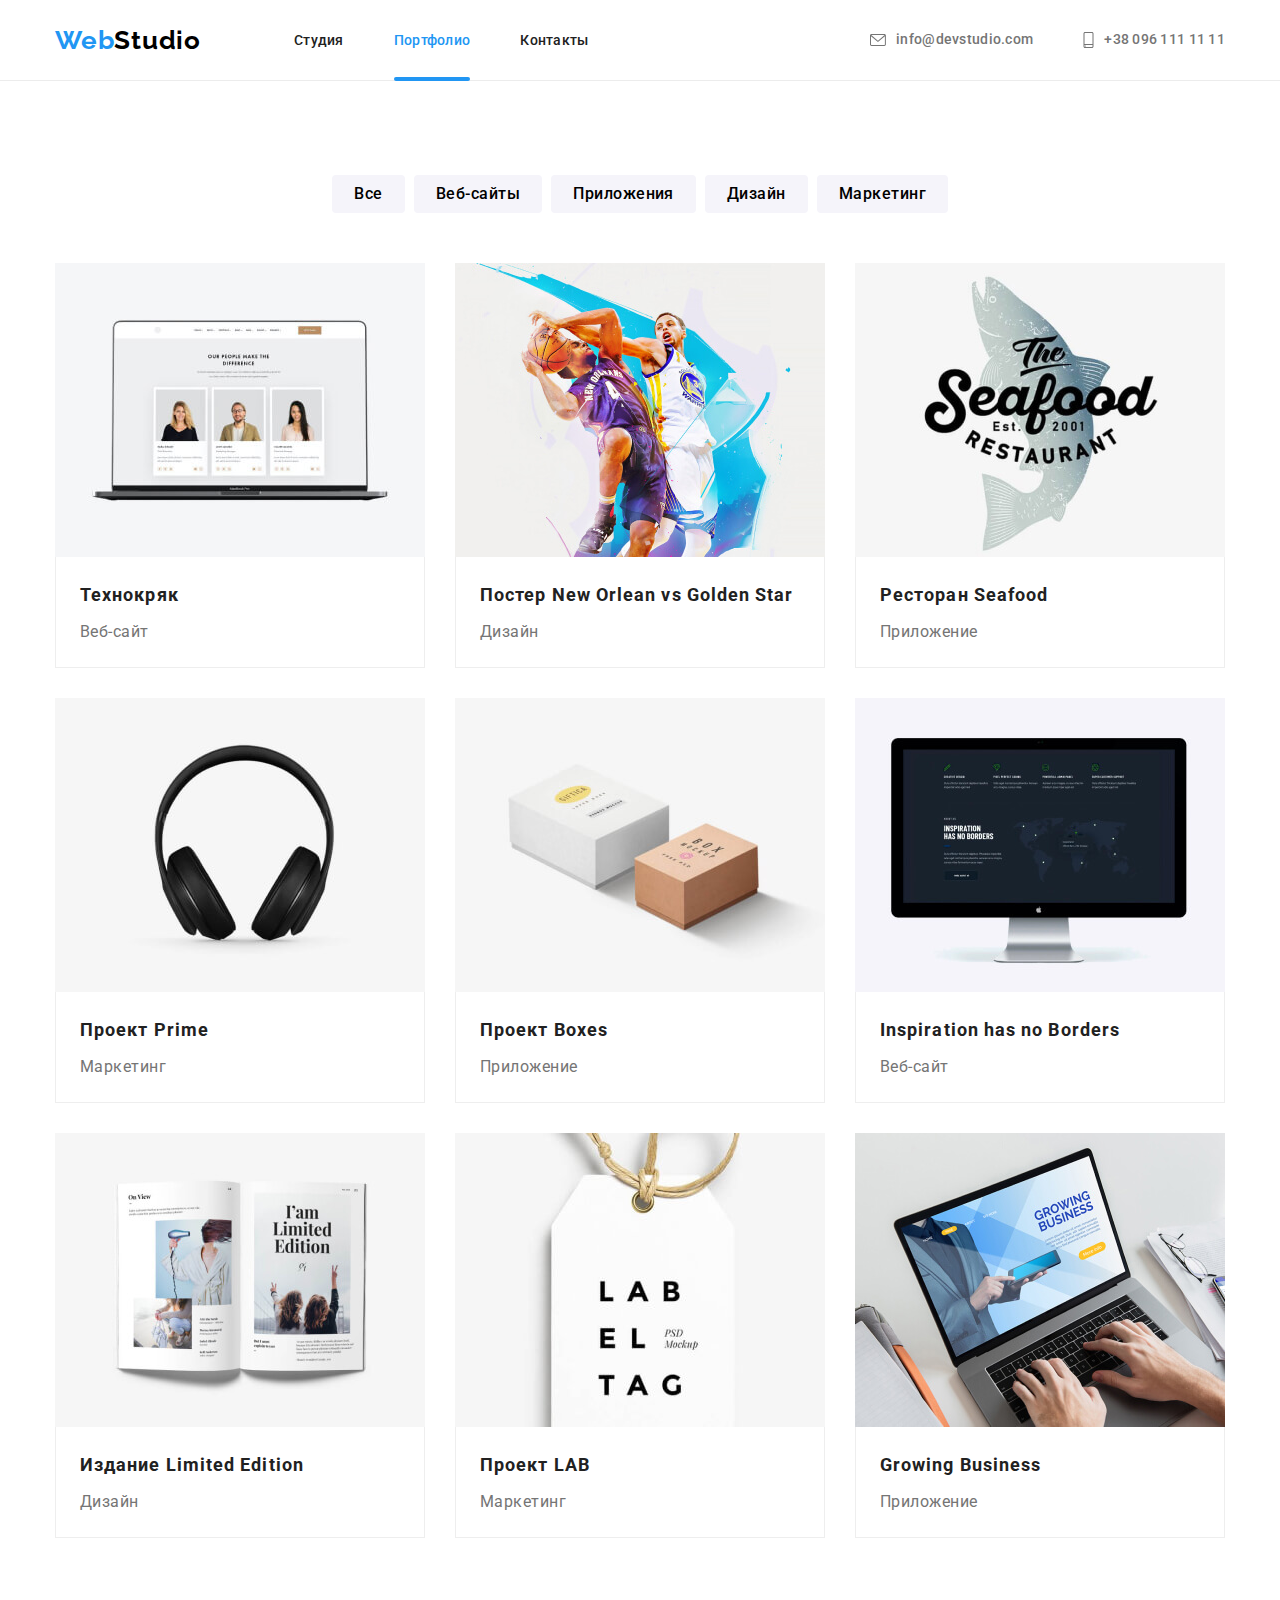
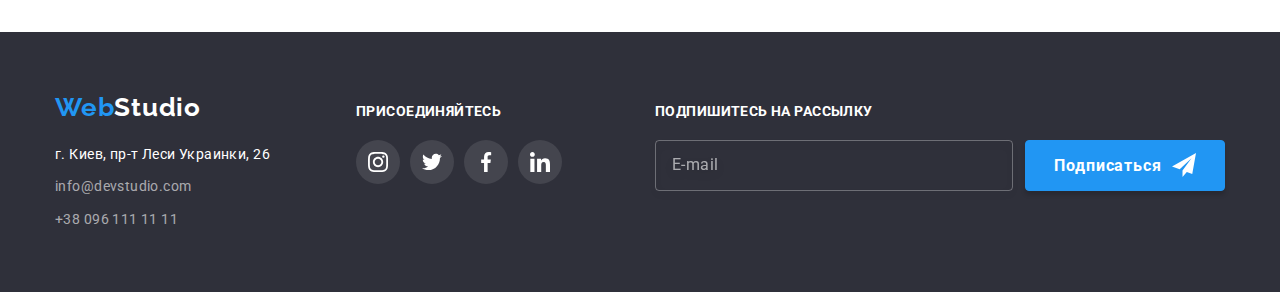
==== portfolio.html @ a010062b "from hw-7" ====
<!DOCTYPE html>
<html lang="ru">
<head>
    <meta charset="UTF-8">
    <meta name="viewport" content="width=device-width, initial-scale=1.0">
    <link rel="preconnect" href="https://fonts.gstatic.com"> 
    <link href="https://fonts.googleapis.com/css2?family=Raleway:wght@700&family=Roboto:wght@400;500;700;900&display=swap" rel="stylesheet">    
    <link rel="stylesheet" href="https://cdn.jsdelivr.net/npm/modern-normalize@1.0.0/modern-normalize.css">
    <link rel="stylesheet" href="./css/portfolio.min.css">
    <title>WebStudio-portfolio</title>
</head>
<body>
    <header class="header">
        <div class="container">
        <nav class="site-nav">
            <a class="logo" href="./index.html"><span class="logo--accent">Web</span>Studio</a>
            <ul class="site-nav__list">
                <li class="site-nav__item"> <a class="site-nav__link" href="./index.html">Студия</a></li>
                <li class="site-nav__item"> <a class="site-nav__link current" href="./portfolio.html">Портфолио</a></li>
                <li class="site-nav__item"> <a class="site-nav__link" href="./index.html#team">Контакты</a></li>
            </ul>
        </nav>    
        <ul class="contacts">
            <li class="contacts__item">
                <a class="contacts__link" href="mailto:info@devstudio.com">
                    <svg class="contacts__icon" width="16px" height="12px">
                         <use href="./images/sprite.svg#envelope"></use>
                    </svg>
                    info@devstudio.com
                </a>
            </li>
            <li class="contacts__item">
                <a class="contacts__link" href="tel:+380961111111">
                    <svg class="contacts__icon" width="11px" height="16px">
                        <use href="./images/sprite.svg#smartphone"></use>
                    </svg>
                    +38 096 111 11 11
                </a>
            </li>
        </ul>
        </div>
    </header>
    <main>
      <section class="section">
          <div class="container">
          <h1 class="visually-hidden">Портфолио</h1>
          <!-- portfolio__filter -->
          <ul class="portfolio__filter">
              <li class="portfolio-filter__item">
                  <button class="portfolio-filter__btn" type="button">Все</button></li>
              <li class="portfolio-filter__item">
                  <button class="portfolio-filter__btn" type="button">Веб-сайты</button></li>
              <li class="portfolio-filter__item">
                  <button class="portfolio-filter__btn" type="button">Приложения</button></li>
              <li class="portfolio-filter__item">
                  <button class="portfolio-filter__btn" type="button">Дизайн</button></li>
              <li class="portfolio-filter__item">
                  <button class="portfolio-filter__btn" type="button">Маркетинг</button></li> 
          </ul>
          <!-- examples -->
         <ul class="portfolio__projects">
             <li class="portfolio-projects__item" >
                 <a class="portfolio-projects__link" href="">
                     <div class="thumb">
                        <p class="overlay">Технокряк это современная площадка распространения коронавируса. Компании используют эту платформу для цифрового шпионажа и атак на защищённые сервера конкурентов.</p>
                        <img class="portfolio-projects__image" src="./images/img-project-1.jpg" alt="вебсайт технокряк" width="370" height="294">
                    </div>
                     <div class="cards-wrapper">
                        <h2 class="portfolio-projects__title">Технокряк</h2>
                        <p class="portfolio-projects__description">Веб-сайт</p>
                    </div>
                </a>
             </li>
             <li class="portfolio-projects__item" >
                 <a class="portfolio-projects__link" href="">
                    <div class="thumb">
                        <p class="overlay">Технокряк это современная площадка распространения коронавируса. Компании используют эту платформу для цифрового шпионажа и атак на защищённые сервера конкурентов.</p>
                        <img class="portfolio-projects__image" src="./images/img-project-2.jpg" alt="дизайн постера" width="370" height="294">
                    </div>
                     <div class="cards-wrapper">
                        <h2 class="portfolio-projects__title">Постер New Orlean vs Golden Star</h2>
                        <p class="portfolio-projects__description">Дизайн</p>
                    </div>
                </a>
             </li>
             <li class="portfolio-projects__item" >
                 <a class="portfolio-projects__link" href="">
                    <div class="thumb">
                        <p class="overlay">Технокряк это современная площадка распространения коронавируса. Компании используют эту платформу для цифрового шпионажа и атак на защищённые сервера конкурентов.</p>
                        <img class="portfolio-projects__image" src="./images/img-project-3.jpg" alt="приложение для ресторана" width="370" height="294">
                    </div>
                     <div class="cards-wrapper">
                        <h2 class="portfolio-projects__title">Ресторан Seafood</h2>
                        <p class="portfolio-projects__description">Приложение</p>
                    </div>
                 </a>
             </li>
             <li class="portfolio-projects__item" >
                 <a class="portfolio-projects__link" href="">
                    <div class="thumb">
                        <p class="overlay">Технокряк это современная площадка распространения коронавируса. Компании используют эту платформу для цифрового шпионажа и атак на защищённые сервера конкурентов.</p>
                        <img class="portfolio-projects__image" src="./images/img-project-4.jpg" alt="проект прайм" width="370" height="294">
                    </div>
                     <div class="cards-wrapper">
                        <h2 class="portfolio-projects__title">Проект Prime</h2>
                        <p class="portfolio-projects__description">Маркетинг</p>
                    </div>
                </a>
             </li>
             <li class="portfolio-projects__item" >
                 <a class="portfolio-projects__link" href="">
                    <div class="thumb">
                        <p class="overlay">Технокряк это современная площадка распространения коронавируса. Компании используют эту платформу для цифрового шпионажа и атак на защищённые сервера конкурентов.</p>
                        <img class="portfolio-projects__image" src="./images/img-project-5.jpg" alt="приложение боксы" width="370" height="294">
                    </div>
                    <div class="cards-wrapper">
                        <h2 class="portfolio-projects__title">Проект Boxes</h2>
                        <p class="portfolio-projects__description">Приложение</p>
                     </div>
                </a>
             </li>
             <li class="portfolio-projects__item" >
                 <a class="portfolio-projects__link" href="">
                    <div class="thumb">
                        <p class="overlay">Технокряк это современная площадка распространения коронавируса. Компании используют эту платформу для цифрового шпионажа и атак на защищённые сервера конкурентов.</p>
                        <img class="portfolio-projects__image" src="./images/img-project-6.jpg" alt="вебсайт про вдохновение" width="370" height="294">
                    </div>
                     <div class="cards-wrapper">
                        <h2 class="portfolio-projects__title">Inspiration has no Borders</h2>
                        <p class="portfolio-projects__description">Веб-сайт</p>
                    </div>
                </a>
             </li>
             <li class="portfolio-projects__item" >
                 <a class="portfolio-projects__link" href="">
                    <div class="thumb">
                        <p class="overlay">Технокряк это современная площадка распространения коронавируса. Компании используют эту платформу для цифрового шпионажа и атак на защищённые сервера конкурентов.</p>
                        <img class="portfolio-projects__image" src="./images/img-project-7.jpg" alt="дизайн издания" width="370" height="294">
                    </div>
                     <div class="cards-wrapper">
                        <h2 class="portfolio-projects__title">Издание Limited Edition</h2>
                        <p class="portfolio-projects__description">Дизайн</p>
                    </div>
                </a>
             </li>
             <li class="portfolio-projects__item" >
                 <a class="portfolio-projects__link" href="">
                    <div class="thumb">
                        <p class="overlay">Технокряк это современная площадка распространения коронавируса. Компании используют эту платформу для цифрового шпионажа и атак на защищённые сервера конкурентов.</p>
                        <img class="portfolio-projects__image" src="./images/img-project-8.jpg" alt="проект лаб" width="370" height="294">
                    </div>
                     <div class="cards-wrapper">
                        <h2 class="portfolio-projects__title">Проект LAB</h2>
                        <p class="portfolio-projects__description">Маркетинг</p>
                    </div>
                    </a>
             </li>
             <li class="portfolio-projects__item" >
                 <a class="portfolio-projects__link" href="">
                    <div class="thumb">
                        <p class="overlay">Технокряк это современная площадка распространения коронавируса. Компании используют эту платформу для цифрового шпионажа и атак на защищённые сервера конкурентов.</p>
                        <img class="portfolio-projects__image" src="./images/img-project-9.jpg" alt="приложение для развития бизнеса" width="370" height="294">
                    </div>
                     <div class="cards-wrapper">
                        <h2 class="portfolio-projects__title">Growing Business</h2>
                        <p class="portfolio-projects__description">Приложение</p>
                    </div>
                 </a>
             </li>
         </ul>
        </div>
      </section> 
    </main>
    <footer class="footer">
        <!-- contacts -->
        <div class="container">
            <div class="footer__wrap">
            <a class="logo" href="./index.html" ><span class="logo--accent">Web</span><span class="logo--inverse">Studio</span></a>
            <address>
                <ul class="footer-address__list">
                    <li class="footer-address__item">
                        <a class="footer-address__link map" href="https://goo.gl/maps/psRtu3tgyUnC2bHMA" target="_blank"> г. Киев, пр-т Леси Украинки, 26 </a>
                    </li>
                    <li class="footer-address__item">
                        <a class="footer-address__link" href="mailto:info@devstudio.com">info@devstudio.com</a>
                    </li>
                    <li class="footer-address__item">
                        <a class="footer-address__link" href="tel:+380961111111">+38 096 111 11 11</a>
                    </li>
                </ul>
            </address>
            </div>
            <div class="footer__social">
                <p class="footer-social__title">присоединяйтесь</p>
                <ul class="footer-social__list">
                    <li class="footer-social__item">
                        <a class="footer-social__link" href="https://www.instagram.com/" target="_blank">
                            <svg class="footer-social__logo" width="20px" height="20px">
                                <use href="./images/sprite.svg#instagram"></use>
                            </svg>
                        </a>
                    </li>
                    <li class="footer-social__item">
                        <a class="footer-social__link" href="https://twitter.com/" target="_blank">
                            <svg class="footer-social__logo" width="20px" height="20px">
                                <use href="./images/sprite.svg#twitter"></use>
                            </svg>
                        </a>
                    </li>
                    <li class="footer-social__item">
                        <a class="footer-social__link" href="https://www.facebook.com" target="_blank">
                            <svg class="footer-social__logo" width="20px" height="20px">
                                <use href="./images/sprite.svg#facebook"></use>
                            </svg>
                        </a>
                    </li>
                    <li class="footer-social__item">
                        <a class="footer-social__link" href="https://www.linkedin.com" target="_blank">
                            <svg class="footer-social__logo" width="20px" height="20px">
                                <use href="./images/sprite.svg#linkedin"></use>
                            </svg>
                        </a>
                    </li>
                </ul>
            </div>
             <!-- subscription -->
             <form class="subscription">
                <b class="subscription__title">Подпишитесь на рассылку</b>
                <div class="subscription__wrap">
                    <label for="subs-email"></label>
                    <input class="subscription__input" id="subs-email" name="subs-email" type="email" placeholder="E-mail"
                        autocomplete="email">
                    <button class="main__btn" type="submit">Подписаться
                        <svg class="subscription-btn__icon" width="24px" height="24px">
                            <use href="./images/sprite.svg#icon-send"></use>
                        </svg>
                    </button>
                </div>
            </form>
        </div>
    </footer>
</body>
</html>
---- css/portfolio.min.css ----
:root{--primary-text-color: #212121;--secondary-text-color: #757575;--accent-text-color: #2196f3;--reserve-text-color: #ffffff;--primary-font-family: 'Roboto', sans-serif;--secondary-font-family: 'Raleway', sans-serif;--card-set-gap: 30px;--timing-fn: 250ms cubic-bezier(0.4, 0, 0.2, 1)}.visually-hidden{position:absolute;width:1px;height:1px;margin:-1px;border:0;padding:0;white-space:nowrap;-webkit-clip-path:inset(100%);clip-path:inset(100%);clip:rect(0 0 0 0);overflow:hidden}html{-webkit-box-sizing:border-box;box-sizing:border-box}*,*::before,*::after{-webkit-box-sizing:inherit;box-sizing:inherit}body{font-family:var(--primary-font-family)}ul{list-style:none;padding:0;margin:0}h1,h2,h3,h4,h5,h6,p{margin:0}a{text-decoration:none}address{font-style:normal}img{display:block;max-width:100%;height:auto}textarea{resize:none}.container{width:1200px;padding:0 15px;margin:0 auto}.section{padding-top:94px;padding-bottom:94px}.logo{font-family:var(--secondary-font-family);color:#000000;font-weight:700;font-size:26px;line-height:1.19;letter-spacing:0.03em}.logo--accent{color:var(--accent-text-color)}.logo--inverse{color:var(--reserve-text-color)}.main__btn{display:-webkit-box;display:-ms-flexbox;display:flex;-webkit-box-pack:center;-ms-flex-pack:center;justify-content:center;-webkit-box-align:center;-ms-flex-align:center;align-items:center;margin:0 auto;padding:10px 0;min-width:200px;min-height:50px;border-radius:4px;border:1px solid var(--accent-text-color);cursor:pointer;font-weight:700;font-size:16px;line-height:1.87;letter-spacing:0.06em;color:var(--reserve-text-color);background-color:var(--accent-text-color);-webkit-box-shadow:0px 4px 4px rgba(0,0,0,0.15);box-shadow:0px 4px 4px rgba(0,0,0,0.15)}.modal__btn-close{position:absolute;top:8px;right:8px;display:-webkit-box;display:-ms-flexbox;display:flex;-webkit-box-pack:center;-ms-flex-pack:center;justify-content:center;-webkit-box-align:center;-ms-flex-align:center;align-items:center;cursor:pointer;width:30px;height:30px;border:1px solid rgba(0,0,0,0.1);border-radius:50%;background:#ffffff;fill:212121;-webkit-transition:fill var(--timing-fn);transition:fill var(--timing-fn)}.modal__btn-close:hover,.modal__btn-close:focus{fill:var(--accent-text-color)}.header{border-bottom:1px solid #ececec}.header .container{display:-webkit-box;display:-ms-flexbox;display:flex;-webkit-box-align:center;-ms-flex-align:center;align-items:center}.site-nav{display:-webkit-box;display:-ms-flexbox;display:flex;-webkit-box-align:center;-ms-flex-align:center;align-items:center}.site-nav__list{display:-webkit-box;display:-ms-flexbox;display:flex;-webkit-box-align:center;-ms-flex-align:center;align-items:center;margin-left:93px}.site-nav__item:not(:last-child),.contacts__item:not(:last-child){margin-right:50px}.contacts{display:-webkit-box;display:-ms-flexbox;display:flex;-webkit-box-align:center;-ms-flex-align:center;align-items:center;margin-left:auto}.site-nav__link{color:var(--primary-text-color)}.site-nav__link,.contacts__link{position:relative;padding-top:32px;padding-bottom:32px;font-weight:500;font-size:14px;line-height:1.14;letter-spacing:0.02em;-webkit-transition:color var(--timing-fn);transition:color var(--timing-fn)}.site-nav__link:hover,.site-nav__link:focus,.contacts__link:hover,.contacts__link:focus{color:var(--accent-text-color)}.current{color:var(--accent-text-color)}.current::after{content:'';position:absolute;left:0;bottom:0;display:block;width:100%;height:4px;background-color:var(--accent-text-color);border-radius:2px;-webkit-transform:translateY(25%);transform:translateY(25%)}.contacts__link{display:-webkit-box;display:-ms-flexbox;display:flex;-webkit-box-align:center;-ms-flex-align:center;align-items:center;color:var(--secondary-text-color)}.contacts__item{display:-webkit-box;display:-ms-flexbox;display:flex;-webkit-box-align:center;-ms-flex-align:center;align-items:center}.contacts__icon{margin-right:10px;fill:currentColor}.footer{padding-top:60px;padding-bottom:60px;background:#2f303a}.footer .container{display:-webkit-box;display:-ms-flexbox;display:flex;-webkit-box-pack:start;-ms-flex-pack:start;justify-content:start;-webkit-box-align:baseline;-ms-flex-align:baseline;align-items:baseline}.footer__wrap{width:231px}.footer-address__list{margin-top:20px}.footer-address__item:not(:last-child){margin-bottom:9px}.footer-address__link{font-size:14px;line-height:1.71;letter-spacing:0.03em;color:rgba(255,255,255,0.6)}.footer-address__link.map{color:var(--reserve-text-color)}.footer__social{margin-left:70px}.footer-social__title,.subscription__title{display:inline-block;margin-bottom:20px;font-weight:700;font-size:14px;line-height:1.14;letter-spacing:0.03em;text-transform:uppercase;color:var(--reserve-text-color)}.footer-social__list{display:-webkit-box;display:-ms-flexbox;display:flex;-webkit-box-pack:justify;-ms-flex-pack:justify;justify-content:space-between;width:206px}.footer-social__link{display:-webkit-box;display:-ms-flexbox;display:flex;-webkit-box-pack:center;-ms-flex-pack:center;justify-content:center;-webkit-box-align:center;-ms-flex-align:center;align-items:center;width:44px;height:44px;border-radius:50%;background-color:rgba(255,255,255,0.1);color:var(--reserve-text-color);-webkit-transition:background-color var(--timing-fn);transition:background-color var(--timing-fn)}.footer-social__link:hover,.footer-social__link:focus{background-color:var(--accent-text-color)}.footer-social__logo{fill:currentColor}.subscription{display:block;margin-left:93px;width:570px}.subscription-btn__icon{margin-left:10px;fill:currentColor}.subscription__wrap{display:-webkit-box;display:-ms-flexbox;display:flex}.subscription__input{margin-right:12px;padding:15px 16px;min-width:358px;min-height:50px;border:1px solid rgba(255,255,255,0.3);-webkit-filter:drop-shadow(0px 4px 4px rgba(0,0,0,0.15));filter:drop-shadow(0px 4px 4px rgba(0,0,0,0.15));border-radius:4px;background-color:transparent;color:#ffffff;-webkit-transition:outline var(--timing-fn);transition:outline var(--timing-fn)}.subscription__input:focus{outline:1px solid var(--accent-text-color)}.subscription__input::-webkit-input-placeholder{font-size:16px;line-height:1.25;letter-spacing:0.03em;color:rgba(255,255,255,0.6)}.subscription__input:-ms-input-placeholder{font-size:16px;line-height:1.25;letter-spacing:0.03em;color:rgba(255,255,255,0.6)}.subscription__input::-ms-input-placeholder{font-size:16px;line-height:1.25;letter-spacing:0.03em;color:rgba(255,255,255,0.6)}.subscription__input::placeholder{font-size:16px;line-height:1.25;letter-spacing:0.03em;color:rgba(255,255,255,0.6)}.portfolio__filter{display:-webkit-box;display:-ms-flexbox;display:flex;-webkit-box-pack:center;-ms-flex-pack:center;justify-content:center;margin-bottom:50px}.portfolio-filter__item:not(:last-child){margin-right:9px}.portfolio-filter__btn{min-width:73px;padding:6px 22px;border:none;cursor:pointer;background:#f5f4fa;border-radius:4px;font-family:var(--primary-font-family);font-weight:500;font-size:16px;line-height:1.62;text-align:center;letter-spacing:0.03em;outline:none}.portfolio-filter__btn:hover,.portfolio-filter__btn:focus{background-color:var(--accent-text-color);color:var(--reserve-text-color);-webkit-box-shadow:0px 3px 1px rgba(0,0,0,0.1),0px 1px 2px rgba(0,0,0,0.08),0px 2px 2px rgba(0,0,0,0.12);box-shadow:0px 3px 1px rgba(0,0,0,0.1),0px 1px 2px rgba(0,0,0,0.08),0px 2px 2px rgba(0,0,0,0.12)}.portfolio__projects{display:-webkit-box;display:-ms-flexbox;display:flex;-ms-flex-wrap:wrap;flex-wrap:wrap;margin-left:calc(-1 * var(--card-set-gap));margin-top:calc(-1 * var(--card-set-gap))}.portfolio-projects__item{-ms-flex-preferred-size:calc(100% / 3 - var(--card-set-gap));flex-basis:calc(100% / 3 - var(--card-set-gap));margin-left:var(--card-set-gap);margin-top:var(--card-set-gap)}.portfolio-projects__link{display:block;outline:none;-webkit-transition:-webkit-box-shadow var(--timing-fn);transition:-webkit-box-shadow var(--timing-fn);transition:box-shadow var(--timing-fn);transition:box-shadow var(--timing-fn), -webkit-box-shadow var(--timing-fn)}.portfolio-projects__link:hover,.portfolio-projects__link:focus{-webkit-box-shadow:0px 1px 1px rgba(0,0,0,0.12),0px 4px 4px rgba(0,0,0,0.06),1px 4px 6px rgba(0,0,0,0.16);box-shadow:0px 1px 1px rgba(0,0,0,0.12),0px 4px 4px rgba(0,0,0,0.06),1px 4px 6px rgba(0,0,0,0.16)}.portfolio-projects__title{margin-bottom:4px;font-weight:700;font-size:18px;line-height:2;letter-spacing:0.06em;color:var(--primary-text-color)}.portfolio-projects__description{font-size:16px;line-height:1.87;letter-spacing:0.03em;color:var(--secondary-text-color)}.cards-wrapper{padding:20px 24px;border-right:1px solid #eeeeee;border-bottom:1px solid #eeeeee;border-left:1px solid #eeeeee}.thumb{position:relative;overflow:hidden}.overlay{position:absolute;left:0;bottom:0;padding:63px 24px;width:100%;height:100%;background-color:rgba(33,150,243,0.9);color:var(--reserve-text-color);font-size:18px;line-height:1.56;letter-spacing:0.03em;-webkit-transform:translateY(100%);transform:translateY(100%);-webkit-transition:all var(--timing-fn);transition:all var(--timing-fn)}.portfolio-projects__link:hover .overlay,.portfolio-projects__link:focus .overlay{-webkit-transform:translateY(0);transform:translateY(0)}
/*# sourceMappingURL=portfolio.min.css.map */
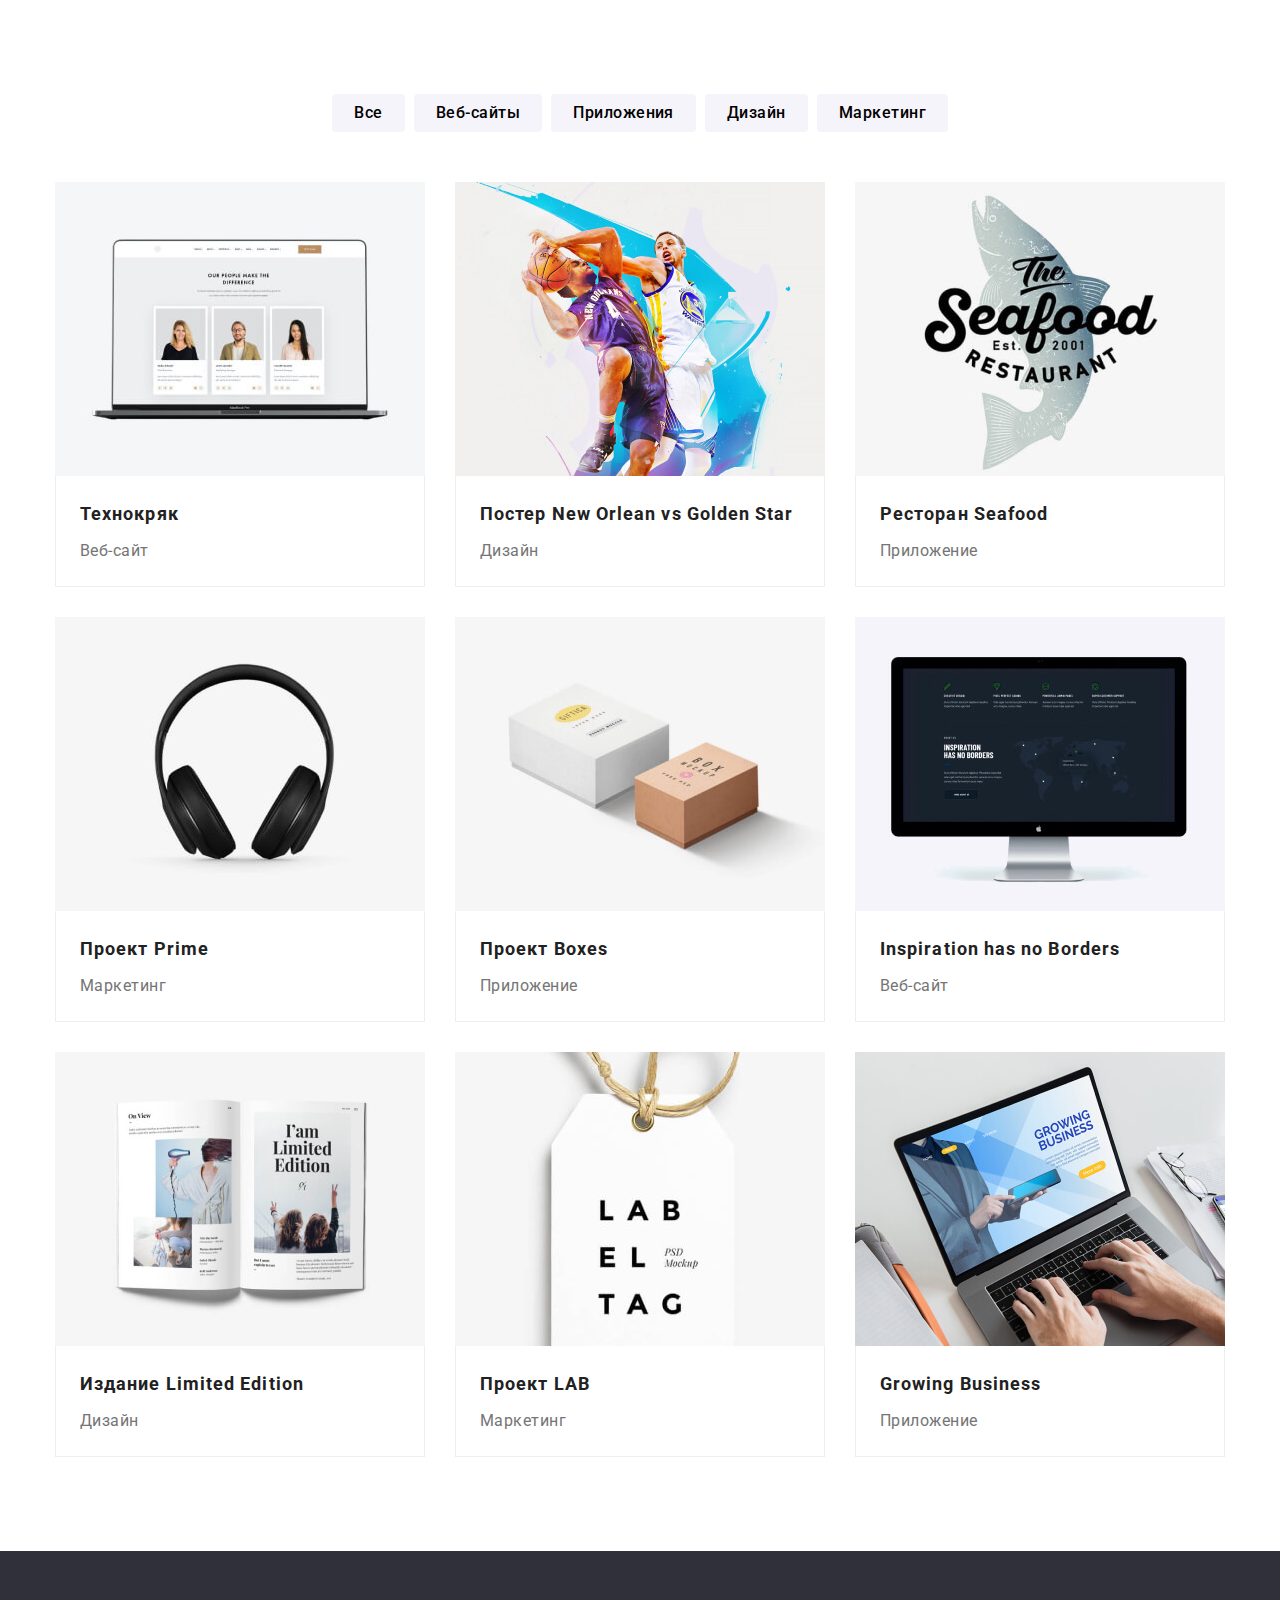
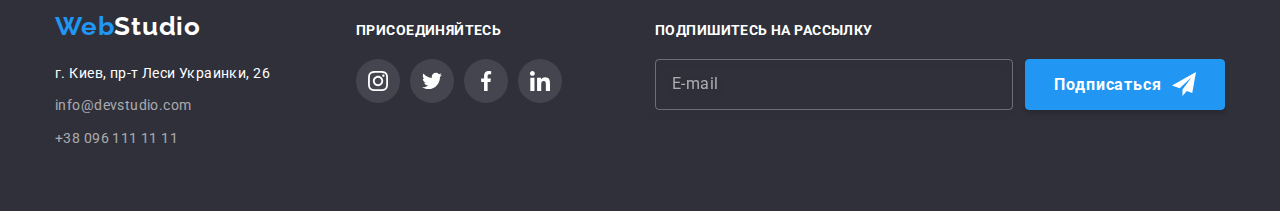
==== commit b6d1473b: "added footer portfolio" ====
--- a/portfolio.html
+++ b/portfolio.html
@@ -10,7 +10,7 @@
     <title>WebStudio-portfolio</title>
 </head>
 <body>
-    <header class="header">
+    <!-- <header class="header">
         <div class="container">
         <nav class="site-nav">
             <a class="logo" href="./index.html"><span class="logo--accent">Web</span>Studio</a>
@@ -39,7 +39,7 @@
             </li>
         </ul>
         </div>
-    </header>
+    </header> -->
     <main>
       <section class="section">
           <div class="container">
@@ -58,12 +58,14 @@
                   <button class="portfolio-filter__btn" type="button">Маркетинг</button></li> 
           </ul>
           <!-- examples -->
-         <ul class="portfolio__projects">
+        <ul class="portfolio__projects">
              <li class="portfolio-projects__item" >
                  <a class="portfolio-projects__link" href="">
                      <div class="thumb">
                         <p class="overlay">Технокряк это современная площадка распространения коронавируса. Компании используют эту платформу для цифрового шпионажа и атак на защищённые сервера конкурентов.</p>
-                        <img class="portfolio-projects__image" src="./images/img-project-1.jpg" alt="вебсайт технокряк" width="370" height="294">
+                        <img class="portfolio-projects__image" 
+                        src="./images/img-project-1.jpg" 
+                        alt="вебсайт технокряк">
                     </div>
                      <div class="cards-wrapper">
                         <h2 class="portfolio-projects__title">Технокряк</h2>
@@ -75,7 +77,9 @@
                  <a class="portfolio-projects__link" href="">
                     <div class="thumb">
                         <p class="overlay">Технокряк это современная площадка распространения коронавируса. Компании используют эту платформу для цифрового шпионажа и атак на защищённые сервера конкурентов.</p>
-                        <img class="portfolio-projects__image" src="./images/img-project-2.jpg" alt="дизайн постера" width="370" height="294">
+                        <img class="portfolio-projects__image" 
+                        src="./images/img-project-2.jpg" 
+                        alt="дизайн постера">
                     </div>
                      <div class="cards-wrapper">
                         <h2 class="portfolio-projects__title">Постер New Orlean vs Golden Star</h2>
@@ -87,7 +91,9 @@
                  <a class="portfolio-projects__link" href="">
                     <div class="thumb">
                         <p class="overlay">Технокряк это современная площадка распространения коронавируса. Компании используют эту платформу для цифрового шпионажа и атак на защищённые сервера конкурентов.</p>
-                        <img class="portfolio-projects__image" src="./images/img-project-3.jpg" alt="приложение для ресторана" width="370" height="294">
+                        <img class="portfolio-projects__image" 
+                        src="./images/img-project-3.jpg" 
+                        alt="приложение для ресторана">
                     </div>
                      <div class="cards-wrapper">
                         <h2 class="portfolio-projects__title">Ресторан Seafood</h2>
@@ -99,7 +105,9 @@
                  <a class="portfolio-projects__link" href="">
                     <div class="thumb">
                         <p class="overlay">Технокряк это современная площадка распространения коронавируса. Компании используют эту платформу для цифрового шпионажа и атак на защищённые сервера конкурентов.</p>
-                        <img class="portfolio-projects__image" src="./images/img-project-4.jpg" alt="проект прайм" width="370" height="294">
+                        <img class="portfolio-projects__image" 
+                        src="./images/img-project-4.jpg" 
+                        alt="проект прайм">
                     </div>
                      <div class="cards-wrapper">
                         <h2 class="portfolio-projects__title">Проект Prime</h2>
@@ -111,7 +119,9 @@
                  <a class="portfolio-projects__link" href="">
                     <div class="thumb">
                         <p class="overlay">Технокряк это современная площадка распространения коронавируса. Компании используют эту платформу для цифрового шпионажа и атак на защищённые сервера конкурентов.</p>
-                        <img class="portfolio-projects__image" src="./images/img-project-5.jpg" alt="приложение боксы" width="370" height="294">
+                        <img class="portfolio-projects__image" 
+                        src="./images/img-project-5.jpg" 
+                        alt="приложение боксы">
                     </div>
                     <div class="cards-wrapper">
                         <h2 class="portfolio-projects__title">Проект Boxes</h2>
@@ -123,7 +133,9 @@
                  <a class="portfolio-projects__link" href="">
                     <div class="thumb">
                         <p class="overlay">Технокряк это современная площадка распространения коронавируса. Компании используют эту платформу для цифрового шпионажа и атак на защищённые сервера конкурентов.</p>
-                        <img class="portfolio-projects__image" src="./images/img-project-6.jpg" alt="вебсайт про вдохновение" width="370" height="294">
+                        <img class="portfolio-projects__image" 
+                        src="./images/img-project-6.jpg" 
+                        alt="вебсайт про вдохновение">
                     </div>
                      <div class="cards-wrapper">
                         <h2 class="portfolio-projects__title">Inspiration has no Borders</h2>
@@ -135,7 +147,9 @@
                  <a class="portfolio-projects__link" href="">
                     <div class="thumb">
                         <p class="overlay">Технокряк это современная площадка распространения коронавируса. Компании используют эту платформу для цифрового шпионажа и атак на защищённые сервера конкурентов.</p>
-                        <img class="portfolio-projects__image" src="./images/img-project-7.jpg" alt="дизайн издания" width="370" height="294">
+                        <img class="portfolio-projects__image" 
+                        src="./images/img-project-7.jpg" 
+                        alt="дизайн издания">
                     </div>
                      <div class="cards-wrapper">
                         <h2 class="portfolio-projects__title">Издание Limited Edition</h2>
@@ -147,7 +161,9 @@
                  <a class="portfolio-projects__link" href="">
                     <div class="thumb">
                         <p class="overlay">Технокряк это современная площадка распространения коронавируса. Компании используют эту платформу для цифрового шпионажа и атак на защищённые сервера конкурентов.</p>
-                        <img class="portfolio-projects__image" src="./images/img-project-8.jpg" alt="проект лаб" width="370" height="294">
+                        <img class="portfolio-projects__image" 
+                        src="./images/img-project-8.jpg" 
+                        alt="проект лаб">
                     </div>
                      <div class="cards-wrapper">
                         <h2 class="portfolio-projects__title">Проект LAB</h2>
@@ -159,7 +175,9 @@
                  <a class="portfolio-projects__link" href="">
                     <div class="thumb">
                         <p class="overlay">Технокряк это современная площадка распространения коронавируса. Компании используют эту платформу для цифрового шпионажа и атак на защищённые сервера конкурентов.</p>
-                        <img class="portfolio-projects__image" src="./images/img-project-9.jpg" alt="приложение для развития бизнеса" width="370" height="294">
+                        <img class="portfolio-projects__image" 
+                        src="./images/img-project-9.jpg" 
+                        alt="приложение для развития бизнеса">
                     </div>
                      <div class="cards-wrapper">
                         <h2 class="portfolio-projects__title">Growing Business</h2>
@@ -167,64 +185,68 @@
                     </div>
                  </a>
              </li>
-         </ul>
+         </ul> 
         </div>
       </section> 
     </main>
     <footer class="footer">
-        <!-- contacts -->
         <div class="container">
             <div class="footer__wrap">
-            <a class="logo" href="./index.html" ><span class="logo--accent">Web</span><span class="logo--inverse">Studio</span></a>
-            <address>
-                <ul class="footer-address__list">
-                    <li class="footer-address__item">
-                        <a class="footer-address__link map" href="https://goo.gl/maps/psRtu3tgyUnC2bHMA" target="_blank"> г. Киев, пр-т Леси Украинки, 26 </a>
-                    </li>
-                    <li class="footer-address__item">
-                        <a class="footer-address__link" href="mailto:info@devstudio.com">info@devstudio.com</a>
-                    </li>
-                    <li class="footer-address__item">
-                        <a class="footer-address__link" href="tel:+380961111111">+38 096 111 11 11</a>
-                    </li>
-                </ul>
-            </address>
+                <a class="logo" href="./index.html"><span class="logo--accent">Web</span><span
+                        class="logo--inverse">Studio</span></a>
+                <address class="footer__address">
+                    <ul class="footer-address__list">
+                        <li class="footer-address__item">
+                            <a class="footer-address__link map" href="https://goo.gl/maps/psRtu3tgyUnC2bHMA"
+                                target="_blank"> г. Киев, пр-т Леси Украинки, 26 </a>
+                        </li>
+                        <li class="footer-address__item">
+                            <a class="footer-address__link" href="mailto:info@devstudio.com">info@devstudio.com</a>
+                        </li>
+                        <li class="footer-address__item">
+                            <a class="footer-address__link" href="tel:+380961111111">+38 096 111 11 11</a>
+                        </li>
+                    </ul>
+                </address>
             </div>
             <div class="footer__social">
                 <p class="footer-social__title">присоединяйтесь</p>
                 <ul class="footer-social__list">
                     <li class="footer-social__item">
-                        <a class="footer-social__link" href="https://www.instagram.com/" target="_blank">
-                            <svg class="footer-social__logo" width="20px" height="20px">
+                        <a class="footer-social__link" href="https://www.instagram.com/" rel="noreferrer noopener"
+                            target="_blank">
+                            <svg class="footer-social__logo" width="20px" height="20px" aria-label="instagram">
                                 <use href="./images/sprite.svg#instagram"></use>
                             </svg>
                         </a>
                     </li>
                     <li class="footer-social__item">
-                        <a class="footer-social__link" href="https://twitter.com/" target="_blank">
-                            <svg class="footer-social__logo" width="20px" height="20px">
+                        <a class="footer-social__link" href="https://twitter.com/" rel="noreferrer noopener"
+                            target="_blank">
+                            <svg class="footer-social__logo" width="20px" height="20px" aria-label="twitter">
                                 <use href="./images/sprite.svg#twitter"></use>
                             </svg>
                         </a>
                     </li>
                     <li class="footer-social__item">
-                        <a class="footer-social__link" href="https://www.facebook.com" target="_blank">
-                            <svg class="footer-social__logo" width="20px" height="20px">
+                        <a class="footer-social__link" href="https://www.facebook.com" rel="noreferrer noopener"
+                            target="_blank">
+                            <svg class="footer-social__logo" width="20px" height="20px" aria-label="facebook">
                                 <use href="./images/sprite.svg#facebook"></use>
                             </svg>
                         </a>
                     </li>
                     <li class="footer-social__item">
-                        <a class="footer-social__link" href="https://www.linkedin.com" target="_blank">
-                            <svg class="footer-social__logo" width="20px" height="20px">
+                        <a class="footer-social__link" href="https://www.linkedin.com" rel="noreferrer noopener"
+                            target="_blank">
+                            <svg class="footer-social__logo" width="20px" height="20px" aria-label="linkedin">
                                 <use href="./images/sprite.svg#linkedin"></use>
                             </svg>
                         </a>
                     </li>
                 </ul>
             </div>
-             <!-- subscription -->
-             <form class="subscription">
+            <form class="subscription">
                 <b class="subscription__title">Подпишитесь на рассылку</b>
                 <div class="subscription__wrap">
                     <label for="subs-email"></label>
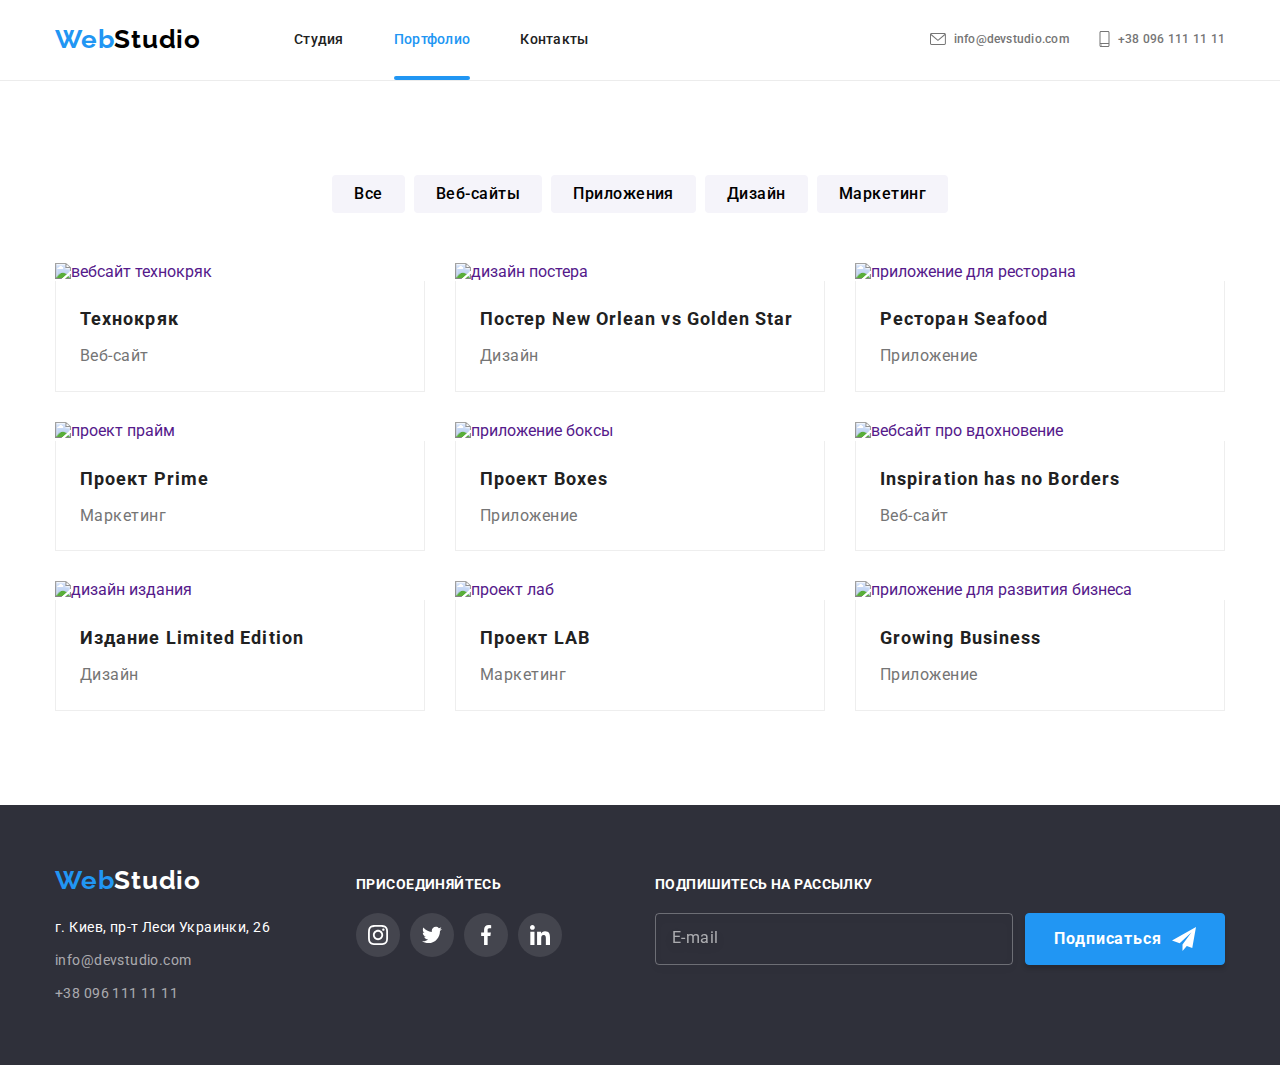
==== commit c4f8445d: "menu-portfolio" ====
--- a/portfolio.html
+++ b/portfolio.html
@@ -10,36 +10,59 @@
     <title>WebStudio-portfolio</title>
 </head>
 <body>
-    <!-- <header class="header">
-        <div class="container">
-        <nav class="site-nav">
-            <a class="logo" href="./index.html"><span class="logo--accent">Web</span>Studio</a>
-            <ul class="site-nav__list">
-                <li class="site-nav__item"> <a class="site-nav__link" href="./index.html">Студия</a></li>
-                <li class="site-nav__item"> <a class="site-nav__link current" href="./portfolio.html">Портфолио</a></li>
-                <li class="site-nav__item"> <a class="site-nav__link" href="./index.html#team">Контакты</a></li>
-            </ul>
-        </nav>    
-        <ul class="contacts">
-            <li class="contacts__item">
-                <a class="contacts__link" href="mailto:info@devstudio.com">
-                    <svg class="contacts__icon" width="16px" height="12px">
-                         <use href="./images/sprite.svg#envelope"></use>
-                    </svg>
-                    info@devstudio.com
-                </a>
-            </li>
-            <li class="contacts__item">
-                <a class="contacts__link" href="tel:+380961111111">
-                    <svg class="contacts__icon" width="11px" height="16px">
-                        <use href="./images/sprite.svg#smartphone"></use>
-                    </svg>
-                    +38 096 111 11 11
-                </a>
-            </li>
-        </ul>
-        </div>
-    </header> -->
+        <header class="header">
+            <div class="container">
+                <nav class="site-nav">
+                    <a class="logo" href="./index.html"><span class="logo--accent">Web</span>Studio</a>
+                    <button type="button" class="menu-button" aria-expanded="false" aria-controls="mobile-menu"
+                        data-menu-button>
+                        <svg class="menu-pic" aria-label="переключатель меню" width="40" height="40">
+                            <use class="icon-menu" href="./images/sprite.svg#icon-menu"></use>
+                            <use class="icon-cross" href="./images/sprite.svg#icon-cross"></use>
+                        </svg>
+                    </button>
+                    <div class="mobile-menu" data-menu>
+                        <ul class="site-nav__list">
+                            <li class="site-nav__item">
+                                <a class="site-nav__link" href="./index.html">Студия</a>
+                            </li>
+                            <li class="site-nav__item">
+                                <a class="site-nav__link current" href="./portfolio.html">Портфолио</a>
+                            </li>
+                            <li class="site-nav__item">
+                                <a class="site-nav__link" href="#team">Контакты</a>
+                            </li>
+                        </ul>
+                        <ul class="contacts">
+                            <li class="contacts__item">
+                                <a class="contacts__link mob-email" href="mailto:info@devstudio.com">
+                                    <svg class="contacts__icon-email" width="16px" height="12px">
+                                        <use href="./images/sprite.svg#envelope"></use>
+                                    </svg>
+                                    info@devstudio.com
+                                </a>
+                            </li>
+                            <li class="contacts__item">
+                                <a class="contacts__link mob-tel" href="tel:+380961111111">
+                                    <svg class="contacts__icon-tel" width="11px" height="16px">
+                                        <use href="./images/sprite.svg#smartphone"></use>
+                                    </svg>
+                                    +38 096 111 11 11
+                                </a>
+                            </li>
+                        </ul>
+                        <ul class="mobile-social__list">
+                            <li class="mobile-social__item"><a class="mobile-social__link" href="">Instagram</a></li>
+                            <li class="mobile-social__item"><a class="mobile-social__link" href="">Twitter</a></li>
+                            <li class="mobile-social__item"><a class="mobile-social__link" href="">Facebook</a></li>
+                            <li class="mobile-social__item"><a class="mobile-social__link" href="">Linkedin</a></li>
+                        </ul>
+                    </div>
+        
+                </nav>
+        
+            </div>
+        </header>
     <main>
       <section class="section">
           <div class="container">
@@ -63,9 +86,25 @@
                  <a class="portfolio-projects__link" href="">
                      <div class="thumb">
                         <p class="overlay">Технокряк это современная площадка распространения коронавируса. Компании используют эту платформу для цифрового шпионажа и атак на защищённые сервера конкурентов.</p>
-                        <img class="portfolio-projects__image" 
-                        src="./images/img-project-1.jpg" 
-                        alt="вебсайт технокряк">
+                        <picture>
+                            <source srcset="./images/portfolio/project-1-desktop.webp, ./images/portfolio/project-1-desktop@2x.webp 2x" 
+                            media="(min-width: 1200px)"
+                             type="image/webp">
+                            <source srcset="./images/portfolio/project-1-desktop.jpg, ./images/portfolio/project-1-desktop@2x.jpg 2x"
+                            media="(min-width: 1200px)">
+                            <source srcset="./images/portfolio/project-1-tablet.webp, ./images/portfolio/project-1-tablet@2x.webp 2x"
+                            media="(min-width: 768px)" type="image/webp">
+                            <source srcset="./images/portfolio/project-1-tablet.jpg, ./images/portfolio/project-1-tablet@2x.jpg 2x"
+                            media="(min-width: 768)">
+                            <source srcset="./images/portfolio/project-1.webp, ./images/portfolio/project-1@2x.webp 2x"
+                            media="(min-width: 320px)"
+                            type="image/webp">
+                            <source srcset="./images/portfolio/project-1.jpg, ./images/portfolio/project-1@2x.jpg 2x" 
+                            media="(min-width: 320px)">
+                            <img class="portfolio-projects__image" 
+                            src="./images/portfolio/project-1.jpg" 
+                            alt="вебсайт технокряк">                        
+                        </picture>
                     </div>
                      <div class="cards-wrapper">
                         <h2 class="portfolio-projects__title">Технокряк</h2>
@@ -77,9 +116,21 @@
                  <a class="portfolio-projects__link" href="">
                     <div class="thumb">
                         <p class="overlay">Технокряк это современная площадка распространения коронавируса. Компании используют эту платформу для цифрового шпионажа и атак на защищённые сервера конкурентов.</p>
-                        <img class="portfolio-projects__image" 
-                        src="./images/img-project-2.jpg" 
-                        alt="дизайн постера">
+                        <picture>
+                            <source srcset="./images/portfolio/project-2-desktop.webp, ./images/portfolio/project-2-desktop@2x.webp 2x"
+                                media="(min-width: 1200px)" type="image/webp">
+                            <source srcset="./images/portfolio/project-2-desktop.jpg, ./images/portfolio/project-2-desktop@2x.jpg 2x"
+                                media="(min-width: 1200px)">
+                            <source srcset="./images/portfolio/project-2-tablet.webp, ./images/portfolio/project-2-tablet@2x.webp 2x"
+                                media="(min-width: 768px)" type="image/webp">
+                            <source srcset="./images/portfolio/project-2-tablet.jpg, ./images/portfolio/project-2-tablet@2x.jpg 2x"
+                                media="(min-width: 768)">
+                            <source srcset="./images/portfolio/project-2.webp, ./images/portfolio/project-2@2x.webp 2x"
+                                media="(min-width: 320px)" type="image/webp">
+                            <source srcset="./images/portfolio/project-2.jpg, ./images/portfolio/project-2@2x.jpg 2x"
+                                media="(min-width: 320px)">
+                            <img class="portfolio-projects__image" src="./images/portfolio/project-2.jpg" alt="дизайн постера">
+                        </picture>
                     </div>
                      <div class="cards-wrapper">
                         <h2 class="portfolio-projects__title">Постер New Orlean vs Golden Star</h2>
@@ -91,9 +142,21 @@
                  <a class="portfolio-projects__link" href="">
                     <div class="thumb">
                         <p class="overlay">Технокряк это современная площадка распространения коронавируса. Компании используют эту платформу для цифрового шпионажа и атак на защищённые сервера конкурентов.</p>
-                        <img class="portfolio-projects__image" 
-                        src="./images/img-project-3.jpg" 
-                        alt="приложение для ресторана">
+                        <picture>
+                            <source srcset="./images/portfolio/project-3-desktop.webp, ./images/portfolio/project-3-desktop@2x.webp 2x"
+                                media="(min-width: 1200px)" type="image/webp">
+                            <source srcset="./images/portfolio/project-3-desktop.jpg, ./images/portfolio/project-3-desktop@2x.jpg 2x"
+                                media="(min-width: 1200px)">
+                            <source srcset="./images/portfolio/project-3-tablet.webp, ./images/portfolio/project-3-tablet@2x.webp 2x"
+                                media="(min-width: 768px)" type="image/webp">
+                            <source srcset="./images/portfolio/project-3-tablet.jpg, ./images/portfolio/project-3-tablet@2x.jpg 2x"
+                                media="(min-width: 768)">
+                            <source srcset="./images/portfolio/project-3.webp, ./images/portfolio/project-3@2x.webp 2x"
+                                media="(min-width: 320px)" type="image/webp">
+                            <source srcset="./images/portfolio/project-3.jpg, ./images/portfolio/project-3@2x.jpg 2x"
+                                media="(min-width: 320px)">
+                            <img class="portfolio-projects__image" src="./images/portfolio/project-3.jpg" alt="приложение для ресторана">
+                        </picture>
                     </div>
                      <div class="cards-wrapper">
                         <h2 class="portfolio-projects__title">Ресторан Seafood</h2>
@@ -105,9 +168,21 @@
                  <a class="portfolio-projects__link" href="">
                     <div class="thumb">
                         <p class="overlay">Технокряк это современная площадка распространения коронавируса. Компании используют эту платформу для цифрового шпионажа и атак на защищённые сервера конкурентов.</p>
-                        <img class="portfolio-projects__image" 
-                        src="./images/img-project-4.jpg" 
-                        alt="проект прайм">
+                        <picture>
+                            <source srcset="./images/portfolio/project-4-desktop.webp, ./images/portfolio/project-4-desktop@2x.webp 2x"
+                                media="(min-width: 1200px)" type="image/webp">
+                            <source srcset="./images/portfolio/project-4-desktop.jpg, ./images/portfolio/project-4-desktop@2x.jpg 2x"
+                                media="(min-width: 1200px)">
+                            <source srcset="./images/portfolio/project-4-tablet.webp, ./images/portfolio/project-4-tablet@2x.webp 2x"
+                                media="(min-width: 768px)" type="image/webp">
+                            <source srcset="./images/portfolio/project-4-tablet.jpg, ./images/portfolio/project-4-tablet@2x.jpg 2x"
+                                media="(min-width: 768)">
+                            <source srcset="./images/portfolio/project-4.webp, ./images/portfolio/project-4@2x.webp 2x"
+                                media="(min-width: 320px)" type="image/webp">
+                            <source srcset="./images/portfolio/project-4.jpg, ./images/portfolio/project-4@2x.jpg 2x"
+                                media="(min-width: 320px)">
+                            <img class="portfolio-projects__image" src="./images/portfolio/project-4.jpg" alt="проект прайм">
+                        </picture>
                     </div>
                      <div class="cards-wrapper">
                         <h2 class="portfolio-projects__title">Проект Prime</h2>
@@ -119,9 +194,21 @@
                  <a class="portfolio-projects__link" href="">
                     <div class="thumb">
                         <p class="overlay">Технокряк это современная площадка распространения коронавируса. Компании используют эту платформу для цифрового шпионажа и атак на защищённые сервера конкурентов.</p>
-                        <img class="portfolio-projects__image" 
-                        src="./images/img-project-5.jpg" 
-                        alt="приложение боксы">
+                        <picture>
+                            <source srcset="./images/portfolio/project-5-desktop.webp, ./images/portfolio/project-5-desktop@2x.webp 2x"
+                                media="(min-width: 1200px)" type="image/webp">
+                            <source srcset="./images/portfolio/project-5-desktop.jpg, ./images/portfolio/project-5-desktop@2x.jpg 2x"
+                                media="(min-width: 1200px)">
+                            <source srcset="./images/portfolio/project-5-tablet.webp, ./images/portfolio/project-5-tablet@2x.webp 2x"
+                                media="(min-width: 768px)" type="image/webp">
+                            <source srcset="./images/portfolio/project-5-tablet.jpg, ./images/portfolio/project-5-tablet@2x.jpg 2x"
+                                media="(min-width: 768)">
+                            <source srcset="./images/portfolio/project-5.webp, ./images/portfolio/project-5@2x.webp 2x"
+                                media="(min-width: 320px)" type="image/webp">
+                            <source srcset="./images/portfolio/project-5.jpg, ./images/portfolio/project-5@2x.jpg 2x"
+                                media="(min-width: 320px)">
+                            <img class="portfolio-projects__image" src="./images/portfolio/project-5.jpg" alt="приложение боксы">
+                        </picture>
                     </div>
                     <div class="cards-wrapper">
                         <h2 class="portfolio-projects__title">Проект Boxes</h2>
@@ -133,9 +220,21 @@
                  <a class="portfolio-projects__link" href="">
                     <div class="thumb">
                         <p class="overlay">Технокряк это современная площадка распространения коронавируса. Компании используют эту платформу для цифрового шпионажа и атак на защищённые сервера конкурентов.</p>
-                        <img class="portfolio-projects__image" 
-                        src="./images/img-project-6.jpg" 
-                        alt="вебсайт про вдохновение">
+                        <picture>
+                            <source srcset="./images/portfolio/project-6-desktop.webp, ./images/portfolio/project-6-desktop@2x.webp 2x"
+                                media="(min-width: 1200px)" type="image/webp">
+                            <source srcset="./images/portfolio/project-6-desktop.jpg, ./images/portfolio/project-6-desktop@2x.jpg 2x"
+                                media="(min-width: 1200px)">
+                            <source srcset="./images/portfolio/project-6-tablet.webp, ./images/portfolio/project-6-tablet@2x.webp 2x"
+                                media="(min-width: 768px)" type="image/webp">
+                            <source srcset="./images/portfolio/project-6-tablet.jpg, ./images/portfolio/project-6-tablet@2x.jpg 2x"
+                                media="(min-width: 768)">
+                            <source srcset="./images/portfolio/project-6.webp, ./images/portfolio/project-6@2x.webp 2x"
+                                media="(min-width: 320px)" type="image/webp">
+                            <source srcset="./images/portfolio/project-6.jpg, ./images/portfolio/project-6@2x.jpg 2x"
+                                media="(min-width: 320px)">
+                            <img class="portfolio-projects__image" src="./images/portfolio/project-6.jpg" alt="вебсайт про вдохновение">
+                        </picture>
                     </div>
                      <div class="cards-wrapper">
                         <h2 class="portfolio-projects__title">Inspiration has no Borders</h2>
@@ -147,9 +246,21 @@
                  <a class="portfolio-projects__link" href="">
                     <div class="thumb">
                         <p class="overlay">Технокряк это современная площадка распространения коронавируса. Компании используют эту платформу для цифрового шпионажа и атак на защищённые сервера конкурентов.</p>
-                        <img class="portfolio-projects__image" 
-                        src="./images/img-project-7.jpg" 
-                        alt="дизайн издания">
+                        <picture>
+                            <source srcset="./images/portfolio/project-7-desktop.webp, ./images/portfolio/project-7-desktop@2x.webp 2x"
+                                media="(min-width: 1200px)" type="image/webp">
+                            <source srcset="./images/portfolio/project-7-desktop.jpg, ./images/portfolio/project-7-desktop@2x.jpg 2x"
+                                media="(min-width: 1200px)">
+                            <source srcset="./images/portfolio/project-7-tablet.webp, ./images/portfolio/project-7-tablet@2x.webp 2x"
+                                media="(min-width: 768px)" type="image/webp">
+                            <source srcset="./images/portfolio/project-7-tablet.jpg, ./images/portfolio/project-7-tablet@2x.jpg 2x"
+                                media="(min-width: 768)">
+                            <source srcset="./images/portfolio/project-7.webp, ./images/portfolio/project-7@2x.webp 2x"
+                                media="(min-width: 320px)" type="image/webp">
+                            <source srcset="./images/portfolio/project-7.jpg, ./images/portfolio/project-7@2x.jpg 2x"
+                                media="(min-width: 320px)">
+                            <img class="portfolio-projects__image" src="./images/portfolio/project-7.jpg" alt="дизайн издания">
+                        </picture>
                     </div>
                      <div class="cards-wrapper">
                         <h2 class="portfolio-projects__title">Издание Limited Edition</h2>
@@ -161,9 +272,21 @@
                  <a class="portfolio-projects__link" href="">
                     <div class="thumb">
                         <p class="overlay">Технокряк это современная площадка распространения коронавируса. Компании используют эту платформу для цифрового шпионажа и атак на защищённые сервера конкурентов.</p>
-                        <img class="portfolio-projects__image" 
-                        src="./images/img-project-8.jpg" 
-                        alt="проект лаб">
+                        <picture>
+                            <source srcset="./images/portfolio/project-8-desktop.webp, ./images/portfolio/project-8-desktop@2x.webp 2x"
+                                media="(min-width: 1200px)" type="image/webp">
+                            <source srcset="./images/portfolio/project-8-desktop.jpg, ./images/portfolio/project-8-desktop@2x.jpg 2x"
+                                media="(min-width: 1200px)">
+                            <source srcset="./images/portfolio/project-8-tablet.webp, ./images/portfolio/project-8-tablet@2x.webp 2x"
+                                media="(min-width: 768px)" type="image/webp">
+                            <source srcset="./images/portfolio/project-8-tablet.jpg, ./images/portfolio/project-8-tablet@2x.jpg 2x"
+                                media="(min-width: 768)">
+                            <source srcset="./images/portfolio/project-8.webp, ./images/portfolio/project-8@2x.webp 2x"
+                                media="(min-width: 320px)" type="image/webp">
+                            <source srcset="./images/portfolio/project-8.jpg, ./images/portfolio/project-8@2x.jpg 2x"
+                                media="(min-width: 320px)">
+                            <img class="portfolio-projects__image" src="./images/portfolio/project-8.jpg" alt="проект лаб">
+                        </picture>
                     </div>
                      <div class="cards-wrapper">
                         <h2 class="portfolio-projects__title">Проект LAB</h2>
@@ -175,9 +298,21 @@
                  <a class="portfolio-projects__link" href="">
                     <div class="thumb">
                         <p class="overlay">Технокряк это современная площадка распространения коронавируса. Компании используют эту платформу для цифрового шпионажа и атак на защищённые сервера конкурентов.</p>
-                        <img class="portfolio-projects__image" 
-                        src="./images/img-project-9.jpg" 
-                        alt="приложение для развития бизнеса">
+                        <picture>
+                            <source srcset="./images/portfolio/project-9-desktop.webp, ./images/portfolio/project-9-desktop@2x.webp 2x"
+                                media="(min-width: 1200px)" type="image/webp">
+                            <source srcset="./images/portfolio/project-9-desktop.jpg, ./images/portfolio/project-9-desktop@2x.jpg 2x"
+                                media="(min-width: 1200px)">
+                            <source srcset="./images/portfolio/project-9-tablet.webp, ./images/portfolio/project-9-tablet@2x.webp 2x"
+                                media="(min-width: 768px)" type="image/webp">
+                            <source srcset="./images/portfolio/project-9-tablet.jpg, ./images/portfolio/project-9-tablet@2x.jpg 2x"
+                                media="(min-width: 768)">
+                            <source srcset="./images/portfolio/project-9.webp, ./images/portfolio/project-9@2x.webp 2x"
+                                media="(min-width: 320px)" type="image/webp">
+                            <source srcset="./images/portfolio/project-9.jpg, ./images/portfolio/project-9@2x.jpg 2x"
+                                media="(min-width: 320px)">
+                            <img class="portfolio-projects__image" src="./images/portfolio/project-9.jpg" alt="приложение для развития бизнеса">
+                        </picture>
                     </div>
                      <div class="cards-wrapper">
                         <h2 class="portfolio-projects__title">Growing Business</h2>
@@ -261,5 +396,6 @@
             </form>
         </div>
     </footer>
+    <script src="./js/menu.js"></script>
 </body>
 </html>--- a/css/portfolio.min.css
+++ b/css/portfolio.min.css
@@ -1,2 +1,2 @@
-:root{--primary-text-color: #212121;--secondary-text-color: #757575;--accent-text-color: #2196f3;--reserve-text-color: #ffffff;--primary-font-family: 'Roboto', sans-serif;--secondary-font-family: 'Raleway', sans-serif;--card-set-gap: 30px;--timing-fn: 250ms cubic-bezier(0.4, 0, 0.2, 1)}.visually-hidden{position:absolute;width:1px;height:1px;margin:-1px;border:0;padding:0;white-space:nowrap;-webkit-clip-path:inset(100%);clip-path:inset(100%);clip:rect(0 0 0 0);overflow:hidden}html{-webkit-box-sizing:border-box;box-sizing:border-box}*,*::before,*::after{-webkit-box-sizing:inherit;box-sizing:inherit}body{font-family:var(--primary-font-family)}ul{list-style:none;padding:0;margin:0}h1,h2,h3,h4,h5,h6,p{margin:0}a{text-decoration:none}address{font-style:normal}img{display:block;max-width:100%;height:auto}textarea{resize:none}.container{width:1200px;padding:0 15px;margin:0 auto}.section{padding-top:94px;padding-bottom:94px}.logo{font-family:var(--secondary-font-family);color:#000000;font-weight:700;font-size:26px;line-height:1.19;letter-spacing:0.03em}.logo--accent{color:var(--accent-text-color)}.logo--inverse{color:var(--reserve-text-color)}.main__btn{display:-webkit-box;display:-ms-flexbox;display:flex;-webkit-box-pack:center;-ms-flex-pack:center;justify-content:center;-webkit-box-align:center;-ms-flex-align:center;align-items:center;margin:0 auto;padding:10px 0;min-width:200px;min-height:50px;border-radius:4px;border:1px solid var(--accent-text-color);cursor:pointer;font-weight:700;font-size:16px;line-height:1.87;letter-spacing:0.06em;color:var(--reserve-text-color);background-color:var(--accent-text-color);-webkit-box-shadow:0px 4px 4px rgba(0,0,0,0.15);box-shadow:0px 4px 4px rgba(0,0,0,0.15)}.modal__btn-close{position:absolute;top:8px;right:8px;display:-webkit-box;display:-ms-flexbox;display:flex;-webkit-box-pack:center;-ms-flex-pack:center;justify-content:center;-webkit-box-align:center;-ms-flex-align:center;align-items:center;cursor:pointer;width:30px;height:30px;border:1px solid rgba(0,0,0,0.1);border-radius:50%;background:#ffffff;fill:212121;-webkit-transition:fill var(--timing-fn);transition:fill var(--timing-fn)}.modal__btn-close:hover,.modal__btn-close:focus{fill:var(--accent-text-color)}.header{border-bottom:1px solid #ececec}.header .container{display:-webkit-box;display:-ms-flexbox;display:flex;-webkit-box-align:center;-ms-flex-align:center;align-items:center}.site-nav{display:-webkit-box;display:-ms-flexbox;display:flex;-webkit-box-align:center;-ms-flex-align:center;align-items:center}.site-nav__list{display:-webkit-box;display:-ms-flexbox;display:flex;-webkit-box-align:center;-ms-flex-align:center;align-items:center;margin-left:93px}.site-nav__item:not(:last-child),.contacts__item:not(:last-child){margin-right:50px}.contacts{display:-webkit-box;display:-ms-flexbox;display:flex;-webkit-box-align:center;-ms-flex-align:center;align-items:center;margin-left:auto}.site-nav__link{color:var(--primary-text-color)}.site-nav__link,.contacts__link{position:relative;padding-top:32px;padding-bottom:32px;font-weight:500;font-size:14px;line-height:1.14;letter-spacing:0.02em;-webkit-transition:color var(--timing-fn);transition:color var(--timing-fn)}.site-nav__link:hover,.site-nav__link:focus,.contacts__link:hover,.contacts__link:focus{color:var(--accent-text-color)}.current{color:var(--accent-text-color)}.current::after{content:'';position:absolute;left:0;bottom:0;display:block;width:100%;height:4px;background-color:var(--accent-text-color);border-radius:2px;-webkit-transform:translateY(25%);transform:translateY(25%)}.contacts__link{display:-webkit-box;display:-ms-flexbox;display:flex;-webkit-box-align:center;-ms-flex-align:center;align-items:center;color:var(--secondary-text-color)}.contacts__item{display:-webkit-box;display:-ms-flexbox;display:flex;-webkit-box-align:center;-ms-flex-align:center;align-items:center}.contacts__icon{margin-right:10px;fill:currentColor}.footer{padding-top:60px;padding-bottom:60px;background:#2f303a}.footer .container{display:-webkit-box;display:-ms-flexbox;display:flex;-webkit-box-pack:start;-ms-flex-pack:start;justify-content:start;-webkit-box-align:baseline;-ms-flex-align:baseline;align-items:baseline}.footer__wrap{width:231px}.footer-address__list{margin-top:20px}.footer-address__item:not(:last-child){margin-bottom:9px}.footer-address__link{font-size:14px;line-height:1.71;letter-spacing:0.03em;color:rgba(255,255,255,0.6)}.footer-address__link.map{color:var(--reserve-text-color)}.footer__social{margin-left:70px}.footer-social__title,.subscription__title{display:inline-block;margin-bottom:20px;font-weight:700;font-size:14px;line-height:1.14;letter-spacing:0.03em;text-transform:uppercase;color:var(--reserve-text-color)}.footer-social__list{display:-webkit-box;display:-ms-flexbox;display:flex;-webkit-box-pack:justify;-ms-flex-pack:justify;justify-content:space-between;width:206px}.footer-social__link{display:-webkit-box;display:-ms-flexbox;display:flex;-webkit-box-pack:center;-ms-flex-pack:center;justify-content:center;-webkit-box-align:center;-ms-flex-align:center;align-items:center;width:44px;height:44px;border-radius:50%;background-color:rgba(255,255,255,0.1);color:var(--reserve-text-color);-webkit-transition:background-color var(--timing-fn);transition:background-color var(--timing-fn)}.footer-social__link:hover,.footer-social__link:focus{background-color:var(--accent-text-color)}.footer-social__logo{fill:currentColor}.subscription{display:block;margin-left:93px;width:570px}.subscription-btn__icon{margin-left:10px;fill:currentColor}.subscription__wrap{display:-webkit-box;display:-ms-flexbox;display:flex}.subscription__input{margin-right:12px;padding:15px 16px;min-width:358px;min-height:50px;border:1px solid rgba(255,255,255,0.3);-webkit-filter:drop-shadow(0px 4px 4px rgba(0,0,0,0.15));filter:drop-shadow(0px 4px 4px rgba(0,0,0,0.15));border-radius:4px;background-color:transparent;color:#ffffff;-webkit-transition:outline var(--timing-fn);transition:outline var(--timing-fn)}.subscription__input:focus{outline:1px solid var(--accent-text-color)}.subscription__input::-webkit-input-placeholder{font-size:16px;line-height:1.25;letter-spacing:0.03em;color:rgba(255,255,255,0.6)}.subscription__input:-ms-input-placeholder{font-size:16px;line-height:1.25;letter-spacing:0.03em;color:rgba(255,255,255,0.6)}.subscription__input::-ms-input-placeholder{font-size:16px;line-height:1.25;letter-spacing:0.03em;color:rgba(255,255,255,0.6)}.subscription__input::placeholder{font-size:16px;line-height:1.25;letter-spacing:0.03em;color:rgba(255,255,255,0.6)}.portfolio__filter{display:-webkit-box;display:-ms-flexbox;display:flex;-webkit-box-pack:center;-ms-flex-pack:center;justify-content:center;margin-bottom:50px}.portfolio-filter__item:not(:last-child){margin-right:9px}.portfolio-filter__btn{min-width:73px;padding:6px 22px;border:none;cursor:pointer;background:#f5f4fa;border-radius:4px;font-family:var(--primary-font-family);font-weight:500;font-size:16px;line-height:1.62;text-align:center;letter-spacing:0.03em;outline:none}.portfolio-filter__btn:hover,.portfolio-filter__btn:focus{background-color:var(--accent-text-color);color:var(--reserve-text-color);-webkit-box-shadow:0px 3px 1px rgba(0,0,0,0.1),0px 1px 2px rgba(0,0,0,0.08),0px 2px 2px rgba(0,0,0,0.12);box-shadow:0px 3px 1px rgba(0,0,0,0.1),0px 1px 2px rgba(0,0,0,0.08),0px 2px 2px rgba(0,0,0,0.12)}.portfolio__projects{display:-webkit-box;display:-ms-flexbox;display:flex;-ms-flex-wrap:wrap;flex-wrap:wrap;margin-left:calc(-1 * var(--card-set-gap));margin-top:calc(-1 * var(--card-set-gap))}.portfolio-projects__item{-ms-flex-preferred-size:calc(100% / 3 - var(--card-set-gap));flex-basis:calc(100% / 3 - var(--card-set-gap));margin-left:var(--card-set-gap);margin-top:var(--card-set-gap)}.portfolio-projects__link{display:block;outline:none;-webkit-transition:-webkit-box-shadow var(--timing-fn);transition:-webkit-box-shadow var(--timing-fn);transition:box-shadow var(--timing-fn);transition:box-shadow var(--timing-fn), -webkit-box-shadow var(--timing-fn)}.portfolio-projects__link:hover,.portfolio-projects__link:focus{-webkit-box-shadow:0px 1px 1px rgba(0,0,0,0.12),0px 4px 4px rgba(0,0,0,0.06),1px 4px 6px rgba(0,0,0,0.16);box-shadow:0px 1px 1px rgba(0,0,0,0.12),0px 4px 4px rgba(0,0,0,0.06),1px 4px 6px rgba(0,0,0,0.16)}.portfolio-projects__title{margin-bottom:4px;font-weight:700;font-size:18px;line-height:2;letter-spacing:0.06em;color:var(--primary-text-color)}.portfolio-projects__description{font-size:16px;line-height:1.87;letter-spacing:0.03em;color:var(--secondary-text-color)}.cards-wrapper{padding:20px 24px;border-right:1px solid #eeeeee;border-bottom:1px solid #eeeeee;border-left:1px solid #eeeeee}.thumb{position:relative;overflow:hidden}.overlay{position:absolute;left:0;bottom:0;padding:63px 24px;width:100%;height:100%;background-color:rgba(33,150,243,0.9);color:var(--reserve-text-color);font-size:18px;line-height:1.56;letter-spacing:0.03em;-webkit-transform:translateY(100%);transform:translateY(100%);-webkit-transition:all var(--timing-fn);transition:all var(--timing-fn)}.portfolio-projects__link:hover .overlay,.portfolio-projects__link:focus .overlay{-webkit-transform:translateY(0);transform:translateY(0)}
+:root{--primary-text-color: #212121;--secondary-text-color: #757575;--accent-text-color: #2196f3;--reserve-text-color: #ffffff;--primary-font-family: 'Roboto', sans-serif;--secondary-font-family: 'Raleway', sans-serif;--card-set-gap: 30px;--timing-fn: 250ms cubic-bezier(0.4, 0, 0.2, 1)}.visually-hidden{position:absolute;width:1px;height:1px;margin:-1px;border:0;padding:0;white-space:nowrap;-webkit-clip-path:inset(100%);clip-path:inset(100%);clip:rect(0 0 0 0);overflow:hidden}html{-webkit-box-sizing:border-box;box-sizing:border-box}body{font-family:var(--primary-font-family)}body.modal-open{overflow:hidden}ul{list-style:none;padding:0;margin:0}h1,h2,h3,h4,h5,h6,p{margin:0}a{text-decoration:none}address{font-style:normal}img{display:block;max-width:100%;height:auto}textarea{resize:none}.container{width:100%;padding:0 15px;margin:0 auto}@media screen and (min-width: 480px){.container{width:480px}}@media screen and (min-width: 768px){.container{width:768px}}@media screen and (min-width: 1200px){.container{width:1200px}}.section{padding-top:60px;padding-bottom:60px}@media screen and (min-width: 1200px){.section{padding-top:94px;padding-bottom:94px}}.logo{font-family:var(--secondary-font-family);color:#000000;font-weight:700;font-size:24px;line-height:1.16;letter-spacing:0.03em}.logo--accent{color:var(--accent-text-color)}.logo--inverse{color:var(--reserve-text-color)}@media screen and (min-width: 1200px){.logo{font-size:26px;line-height:1.19}}.main__btn{display:-webkit-box;display:-ms-flexbox;display:flex;-webkit-box-pack:center;-ms-flex-pack:center;justify-content:center;-webkit-box-align:center;-ms-flex-align:center;align-items:center;margin:0 auto;padding:10px 0;min-width:200px;min-height:50px;border-radius:4px;border:1px solid var(--accent-text-color);cursor:pointer;font-weight:700;font-size:16px;line-height:1.87;letter-spacing:0.06em;color:var(--reserve-text-color);background-color:var(--accent-text-color);-webkit-box-shadow:0px 4px 4px rgba(0,0,0,0.15);box-shadow:0px 4px 4px rgba(0,0,0,0.15)}.menu-button{display:-webkit-inline-box;display:-ms-inline-flexbox;display:inline-flex;padding:0;margin-left:auto;border:none;background-color:transparent;z-index:9999;outline:none;-webkit-transition:color var(--timing-fn);transition:color var(--timing-fn)}.menu-button .icon-cross{display:none}.menu-button :hover,.menu-button :focus{color:var(--accent-text-color)}.menu-button.is-open .icon-cross{display:block;position:relative}.menu-button.is-open .icon-menu{display:none}.mobile-social__list{display:-webkit-box;display:-ms-flexbox;display:flex;-webkit-box-pack:justify;-ms-flex-pack:justify;justify-content:space-between;width:357px}.icon-menu,.icon-cross{fill:currentColor}@media screen and (max-width: 767px){.mobile-menu{display:none;position:fixed;top:0;left:0;width:100%;max-height:796px;background-color:#ffffff;padding:48px 40px}.mobile-menu.is-open{display:-webkit-box;display:-ms-flexbox;display:flex;-webkit-box-orient:vertical;-webkit-box-direction:normal;-ms-flex-direction:column;flex-direction:column;-webkit-box-pack:justify;-ms-flex-pack:justify;justify-content:space-between;z-index:500}.site-nav__list{margin-bottom:306px}.site-nav__item:not(:last-child){margin-bottom:32px}.site-nav__link{font-weight:500;font-size:40px;line-height:1.17;letter-spacing:0.02em;color:var(--primary-text-color)}.site-nav__link.current{color:var(--accent-text-color)}.contacts__icon-email,.contacts__icon-tel{display:none}.contacts{display:-webkit-box;display:-ms-flexbox;display:flex;-webkit-box-orient:vertical;-webkit-box-direction:reverse;-ms-flex-direction:column-reverse;flex-direction:column-reverse}.contacts__item:not(:first-child){margin-bottom:32px}.mob-tel{font-weight:500;font-size:34px;line-height:1.17;letter-spacing:0.02em;color:var(--accent-text-color)}.mob-email{font-weight:500;font-size:24px;line-height:1.16;letter-spacing:0.02em;color:var(--secondary-text-color)}.mobile-social__list{margin-top:64px}.mobile-social__link{font-weight:500;font-size:18px;line-height:1.22;letter-spacing:0.02em;color:var(--accent-text-color)}.mobile-social__item{position:relative;margin-right:20px}.mobile-social__item:not(:last-child)::after{content:'';position:absolute;top:0;right:-10px;display:block;height:22px;border:1px solid rgba(33,33,33,0.2)}}.header{border-bottom:1px solid #ececec}.site-nav{display:-webkit-box;display:-ms-flexbox;display:flex;-webkit-box-pack:justify;-ms-flex-pack:justify;justify-content:space-between;-webkit-box-align:center;-ms-flex-align:center;align-items:center;padding-top:10px;padding-bottom:10px}@media screen and (min-width: 768px){.site-nav{padding-top:21px;padding-bottom:21px}.menu-button{display:none}.mobile-social__list{display:none}.mobile-menu{display:-webkit-box;display:-ms-flexbox;display:flex;-webkit-box-pack:justify;-ms-flex-pack:justify;justify-content:space-between;-webkit-box-align:center;-ms-flex-align:center;align-items:center;width:100%;margin-left:88px}.site-nav__list{display:-webkit-box;display:-ms-flexbox;display:flex}.contacts{margin-left:auto}.site-nav__item:not(:last-child){margin-right:50px}.site-nav__link{position:relative;padding-top:32px;padding-bottom:32px;font-weight:500;font-size:14px;line-height:1.14;letter-spacing:0.02em;color:var(--primary-text-color);-webkit-transition:color var(--timing-fn);transition:color var(--timing-fn)}.site-nav__link:hover,.site-nav__link:focus{color:var(--accent-text-color)}.current{color:var(--accent-text-color)}.current::after{content:'';position:absolute;left:0;bottom:0;display:block;width:100%;height:4px;background-color:var(--accent-text-color);border-radius:2px;-webkit-transform:translateY(25%);transform:translateY(25%)}.contacts__link{font-weight:500;font-size:12px;line-height:1.14;letter-spacing:0.02em;color:var(--secondary-text-color);-webkit-transition:color var(--timing-fn);transition:color var(--timing-fn)}.contacts__link:hover,.contacts__link:focus{color:var(--accent-text-color)}.contacts__item{display:-webkit-box;display:-ms-flexbox;display:flex;-webkit-box-align:center;-ms-flex-align:center;align-items:center}.contacts__icon-email,.contacts__icon-tel{margin-right:8px;fill:currentColor}.contacts__link{display:-webkit-box;display:-ms-flexbox;display:flex;-webkit-box-align:center;-ms-flex-align:center;align-items:center}}@media screen and (min-width: 768px) and (max-width: 1199px){.contacts__item:not(:last-child){margin-bottom:10px}}@media screen and (min-width: 1200px){.mobile-menu{margin-left:93px}.contacts{display:-webkit-box;display:-ms-flexbox;display:flex}.contacts__item:not(:last-child){margin-right:30px}.site-nav{padding-top:24px;padding-bottom:25px}.contacts__icon{margin-right:10px}}.footer{padding-top:60px;padding-bottom:60px;background:#2f303a;text-align:center}.footer-address__list{margin-top:20px}.footer-address__item:not(:last-child){margin-bottom:8px}.footer-address__link{font-size:14px;line-height:1.71;letter-spacing:0.03em;color:rgba(255,255,255,0.6)}.footer-address__link.map{color:var(--reserve-text-color)}.footer-social__title,.subscription__title{display:inline-block;margin-bottom:20px;font-weight:700;font-size:14px;line-height:1.14;letter-spacing:0.03em;text-transform:uppercase;color:var(--reserve-text-color)}.footer-social__list{display:-webkit-box;display:-ms-flexbox;display:flex;-webkit-box-pack:center;-ms-flex-pack:center;justify-content:center}.footer-social__item:not(:last-child){margin-right:10px}.footer-social__link{display:-webkit-box;display:-ms-flexbox;display:flex;-webkit-box-pack:center;-ms-flex-pack:center;justify-content:center;-webkit-box-align:center;-ms-flex-align:center;align-items:center;width:44px;height:44px;border-radius:50%;background-color:rgba(255,255,255,0.1);color:var(--reserve-text-color);-webkit-transition:background-color var(--timing-fn);transition:background-color var(--timing-fn)}.footer-social__link:hover,.footer-social__link:focus{background-color:var(--accent-text-color)}.footer-social__logo{fill:currentColor}.subscription-btn__icon{margin-left:10px;fill:currentColor}.subscription__input{margin-bottom:20px;padding:15px 16px;min-width:100%;min-height:50px;border:1px solid rgba(255,255,255,0.3);-webkit-filter:drop-shadow(0px 4px 4px rgba(0,0,0,0.15));filter:drop-shadow(0px 4px 4px rgba(0,0,0,0.15));border-radius:4px;background-color:transparent;color:#ffffff;-webkit-transition:outline var(--timing-fn);transition:outline var(--timing-fn)}.subscription__input:focus{outline:1px solid var(--accent-text-color)}.subscription__input::-webkit-input-placeholder{font-size:16px;line-height:1.25;letter-spacing:0.03em;color:rgba(255,255,255,0.6)}.subscription__input:-ms-input-placeholder{font-size:16px;line-height:1.25;letter-spacing:0.03em;color:rgba(255,255,255,0.6)}.subscription__input::-ms-input-placeholder{font-size:16px;line-height:1.25;letter-spacing:0.03em;color:rgba(255,255,255,0.6)}.subscription__input::placeholder{font-size:16px;line-height:1.25;letter-spacing:0.03em;color:rgba(255,255,255,0.6)}@media screen and (max-width: 767px){.footer__social,.subscription{margin-top:60px}}@media screen and (min-width: 768px) and (max-width: 1199px){.subscription__input{min-width:450px}.footer .container{display:-webkit-box;display:-ms-flexbox;display:flex;-ms-flex-wrap:wrap;flex-wrap:wrap;-webkit-box-pack:center;-ms-flex-pack:center;justify-content:center}.footer__wrap{margin-right:165px}.subscription{margin-top:60px}}@media screen and (min-width: 1200px){.footer{text-align:start}.footer .container{display:-webkit-box;display:-ms-flexbox;display:flex;-webkit-box-pack:start;-ms-flex-pack:start;justify-content:start;-webkit-box-align:baseline;-ms-flex-align:baseline;align-items:baseline}.footer__wrap{width:231px}.footer-address__item:not(:last-child){margin-bottom:9px}.footer__social{margin-left:70px}.subscription{display:block;margin-left:93px;width:570px}.subscription__wrap{display:-webkit-box;display:-ms-flexbox;display:flex}.subscription__input{margin-bottom:0;margin-right:12px;min-width:358px}}.portfolio__filter{display:-webkit-box;display:-ms-flexbox;display:flex}.portfolio-filter__item:not(:last-child){margin-right:9px}.portfolio-filter__btn{min-width:73px;padding:6px 22px;border:none;cursor:pointer;background:#f5f4fa;border-radius:4px;font-family:var(--primary-font-family);font-weight:500;font-size:16px;line-height:1.62;text-align:center;letter-spacing:0.03em;outline:none}.portfolio-filter__btn:hover,.portfolio-filter__btn:focus{background-color:var(--accent-text-color);color:var(--reserve-text-color);-webkit-box-shadow:0px 3px 1px rgba(0,0,0,0.1),0px 1px 2px rgba(0,0,0,0.08),0px 2px 2px rgba(0,0,0,0.12);box-shadow:0px 3px 1px rgba(0,0,0,0.1),0px 1px 2px rgba(0,0,0,0.08),0px 2px 2px rgba(0,0,0,0.12)}@media screen and (max-width: 767px){.portfolio__filter{-ms-flex-wrap:wrap;flex-wrap:wrap;-ms-flex-line-pack:justify;align-content:space-between;height:91px;margin-bottom:40px}}@media screen and (min-width: 768px){.portfolio__filter{display:-webkit-box;display:-ms-flexbox;display:flex;-webkit-box-pack:center;-ms-flex-pack:center;justify-content:center;margin-bottom:30px}}@media screen and (min-width: 1200px){.portfolio__filter{display:-webkit-box;display:-ms-flexbox;display:flex;-webkit-box-pack:center;-ms-flex-pack:center;justify-content:center;margin-bottom:50px}}.portfolio-projects__link{display:block;outline:none;-webkit-transition:-webkit-box-shadow var(--timing-fn);transition:-webkit-box-shadow var(--timing-fn);transition:box-shadow var(--timing-fn);transition:box-shadow var(--timing-fn), -webkit-box-shadow var(--timing-fn)}.portfolio-projects__link:hover,.portfolio-projects__link:focus{-webkit-box-shadow:0px 1px 1px rgba(0,0,0,0.12),0px 4px 4px rgba(0,0,0,0.06),1px 4px 6px rgba(0,0,0,0.16);box-shadow:0px 1px 1px rgba(0,0,0,0.12),0px 4px 4px rgba(0,0,0,0.06),1px 4px 6px rgba(0,0,0,0.16)}.portfolio-projects__title{margin-bottom:4px;font-weight:700;font-size:18px;line-height:2;letter-spacing:0.06em;color:var(--primary-text-color)}.portfolio-projects__description{font-size:16px;line-height:1.87;letter-spacing:0.03em;color:var(--secondary-text-color)}.cards-wrapper{padding:20px 24px;border-right:1px solid #eeeeee;border-bottom:1px solid #eeeeee;border-left:1px solid #eeeeee}.thumb{position:relative;overflow:hidden}.overlay{position:absolute;left:0;bottom:0;padding:63px 24px;width:100%;height:100%;background-color:rgba(33,150,243,0.9);color:var(--reserve-text-color);font-size:18px;line-height:1.56;letter-spacing:0.03em;-webkit-transform:translateY(100%);transform:translateY(100%);-webkit-transition:all var(--timing-fn);transition:all var(--timing-fn)}.portfolio-projects__link:hover .overlay,.portfolio-projects__link:focus .overlay{-webkit-transform:translateY(0);transform:translateY(0)}.portfolio-projects__image{width:100%}@media screen and (max-width: 767px){.portfolio-projects__item:not(:last-child){margin-bottom:30px}}@media screen and (min-width: 768px){.portfolio__projects{display:-webkit-box;display:-ms-flexbox;display:flex;-ms-flex-wrap:wrap;flex-wrap:wrap;margin-left:calc(-1 * var(--card-set-gap));margin-top:calc(-1 * var(--card-set-gap))}.portfolio-projects__item{-ms-flex-preferred-size:calc(100% / 2 - var(--card-set-gap));flex-basis:calc(100% / 2 - var(--card-set-gap));margin-left:var(--card-set-gap);margin-top:var(--card-set-gap)}}@media screen and (min-width: 1200px){.portfolio__projects{display:-webkit-box;display:-ms-flexbox;display:flex;-ms-flex-wrap:wrap;flex-wrap:wrap;margin-left:calc(-1 * var(--card-set-gap));margin-top:calc(-1 * var(--card-set-gap))}.portfolio-projects__item{-ms-flex-preferred-size:calc(100% / 3 - var(--card-set-gap));flex-basis:calc(100% / 3 - var(--card-set-gap));margin-left:var(--card-set-gap);margin-top:var(--card-set-gap)}}
 /*# sourceMappingURL=portfolio.min.css.map */